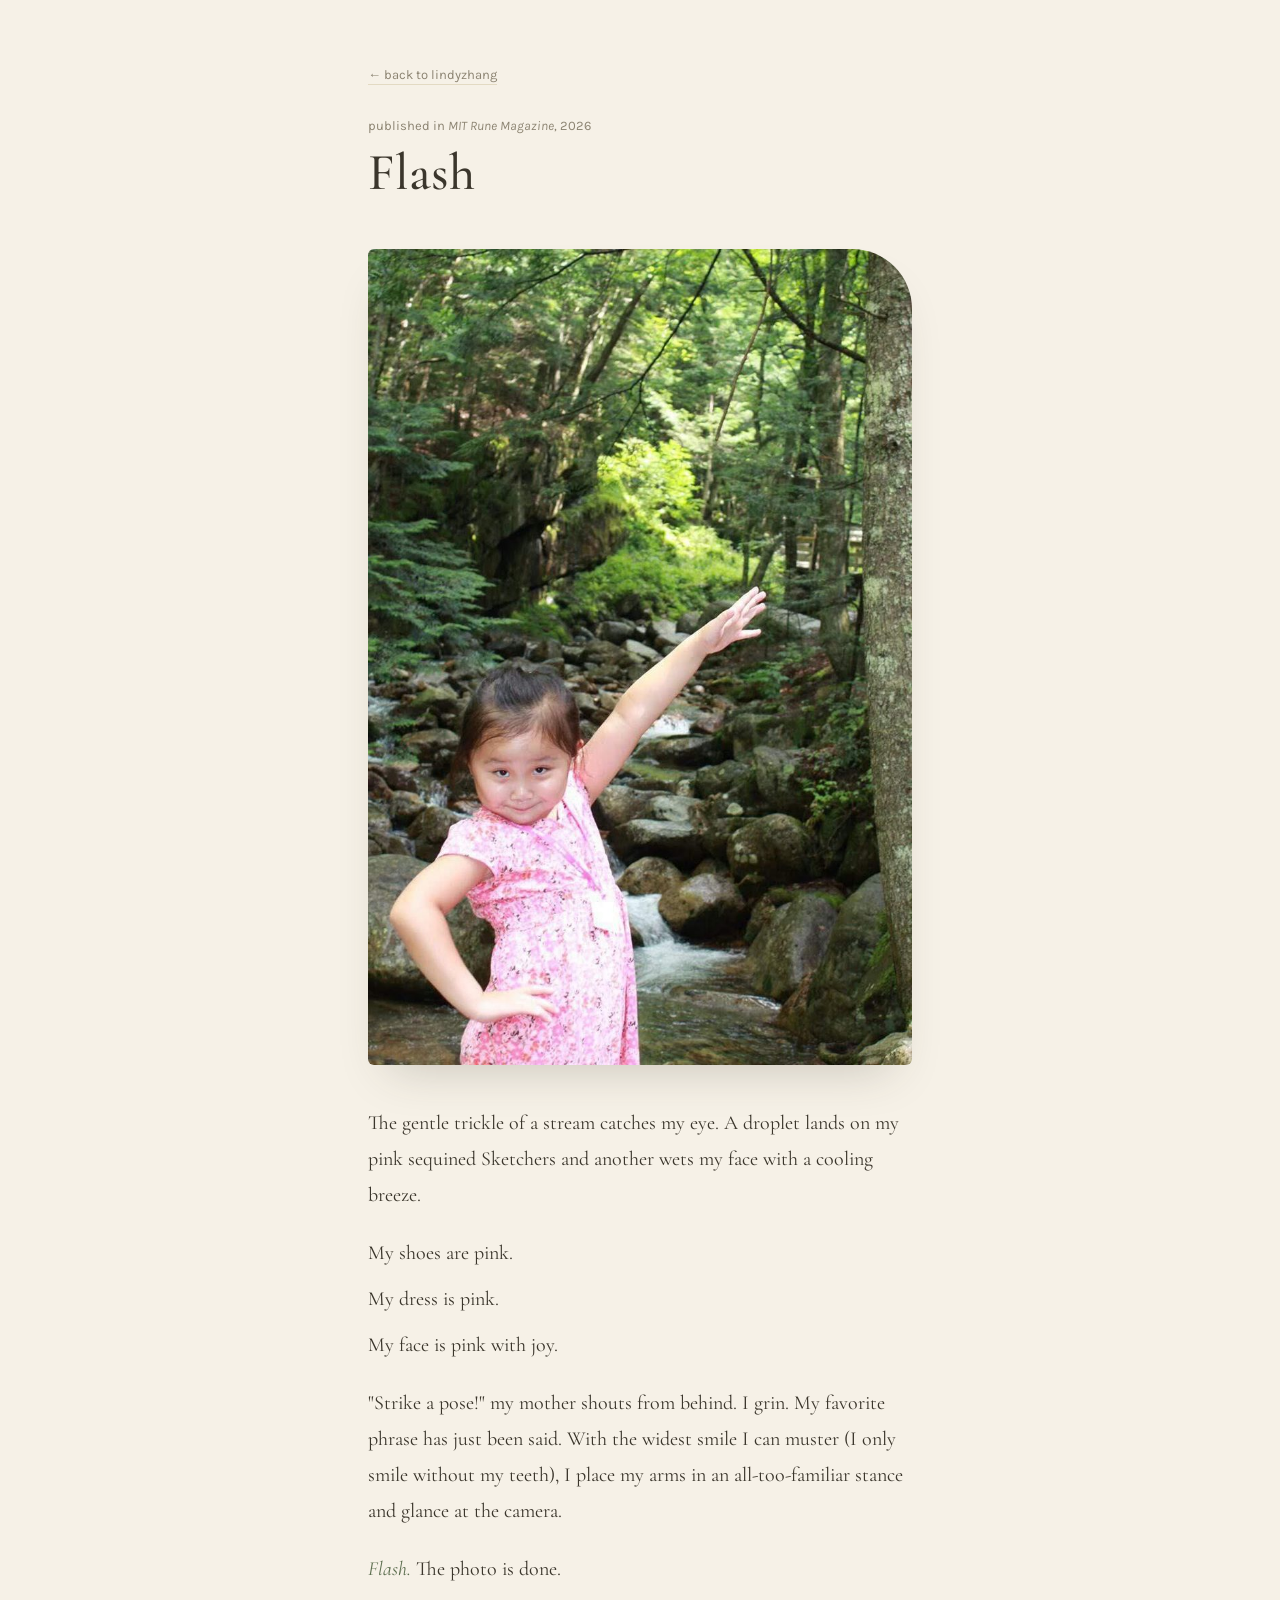
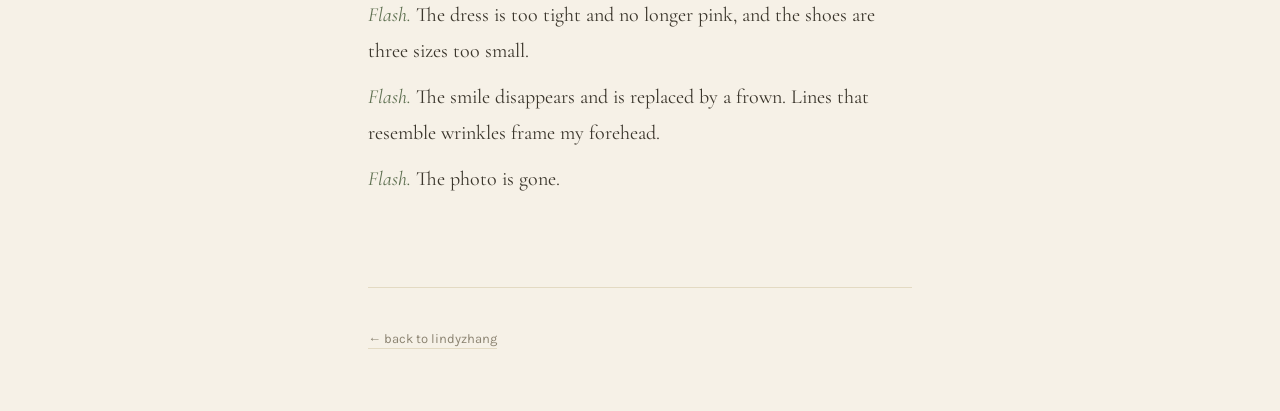
==== writing/flash.html @ f2f3d87d "first version of my site" ====
<!DOCTYPE html>
<html lang="en">
<head>
<meta charset="UTF-8">
<meta name="viewport" content="width=device-width, initial-scale=1.0">
<title>Flash — Lindy Zhang</title>
<link rel="preconnect" href="https://fonts.googleapis.com">
<link href="https://fonts.googleapis.com/css2?family=Cormorant+Garamond:ital,wght@0,400;0,500;0,600;1,400;1,500&family=Karla:wght@400;500;600&display=swap" rel="stylesheet">
<style>
  :root{
    --bg:#F6F1E7; --white:#FFFDF8; --ink:#3B362C; --muted:#8B8371;
    --sage-dark:#5C6E4F; --clay:#C6987C; --line:#E3DAC3; --measure:600px;
  }
  *{box-sizing:border-box; margin:0; padding:0;}
  body{background:var(--bg); color:var(--ink); font-family:'Karla', sans-serif; line-height:1.7; -webkit-font-smoothing:antialiased;}
  a{color:inherit;}
  img{max-width:100%; display:block;}
  .wrap{max-width:var(--measure); margin:0 auto; padding:0 28px;}
  .serif{font-family:'Cormorant Garamond', serif;}
  header{padding:60px 0 10px;}
  .back{font-size:13px; text-decoration:none; color:var(--muted); border-bottom:1px solid var(--line); padding-bottom:2px;}
  .back:hover{color:var(--sage-dark); border-color:var(--sage-dark);}
  .meta{font-size:13px; color:var(--muted); margin:28px 0 6px;}
  h1{font-family:'Cormorant Garamond',serif; font-weight:500; font-size:clamp(34px,6vw,52px); line-height:1.15; margin-bottom:36px;}
  .photo{border-radius:6px 60px 6px 6px; overflow:hidden; margin-bottom:40px; box-shadow:0 24px 48px -22px rgba(59,54,44,0.25);}
  article{padding:0 0 80px; font-family:'Cormorant Garamond', serif; font-size:20px; line-height:1.8; color:var(--ink);}
  article p{margin-bottom:10px;}
  article p.spaced{margin-bottom:22px;}
  article em{font-style:italic; color:var(--sage-dark);}
  footer{border-top:1px solid var(--line); padding:36px 0 60px;}
  footer a{font-size:13px; text-decoration:none; color:var(--muted); border-bottom:1px solid var(--line); padding-bottom:2px;}
  footer a:hover{color:var(--sage-dark); border-color:var(--sage-dark);}
</style>
</head>
<body>
<div class="wrap">
  <header>
    <a class="back" href="../index.html#writing">← back to lindyzhang</a>
    <div class="meta">published in <em>MIT Rune Magazine</em>, 2026</div>
    <h1 class="serif">Flash</h1>
  </header>

  <div class="photo">
    <img src="../assets/essay-photo-pink-dress.jpg" alt="Lindy as a young child in a pink dress by a stream, arm raised">
  </div>

  <article>
<p class="spaced">The gentle trickle of a stream catches my eye. A droplet lands on my pink sequined Sketchers and another wets my face with a cooling breeze.</p>

<p>My shoes are pink.</p>
<p>My dress is pink.</p>
<p class="spaced">My face is pink with joy.</p>

<p class="spaced">"Strike a pose!" my mother shouts from behind. I grin. My favorite phrase has just been said. With the widest smile I can muster (I only smile without my teeth), I place my arms in an all-too-familiar stance and glance at the camera.</p>

<p><em>Flash.</em> The photo is done.</p>
<p><em>Flash.</em> The dress is too tight and no longer pink, and the shoes are three sizes too small.</p>
<p><em>Flash.</em> The smile disappears and is replaced by a frown. Lines that resemble wrinkles frame my forehead.</p>
<p><em>Flash.</em> The photo is gone.</p>
  </article>

  <footer>
    <a href="../index.html#writing">← back to lindyzhang</a>
  </footer>
</div>
</body>
</html>
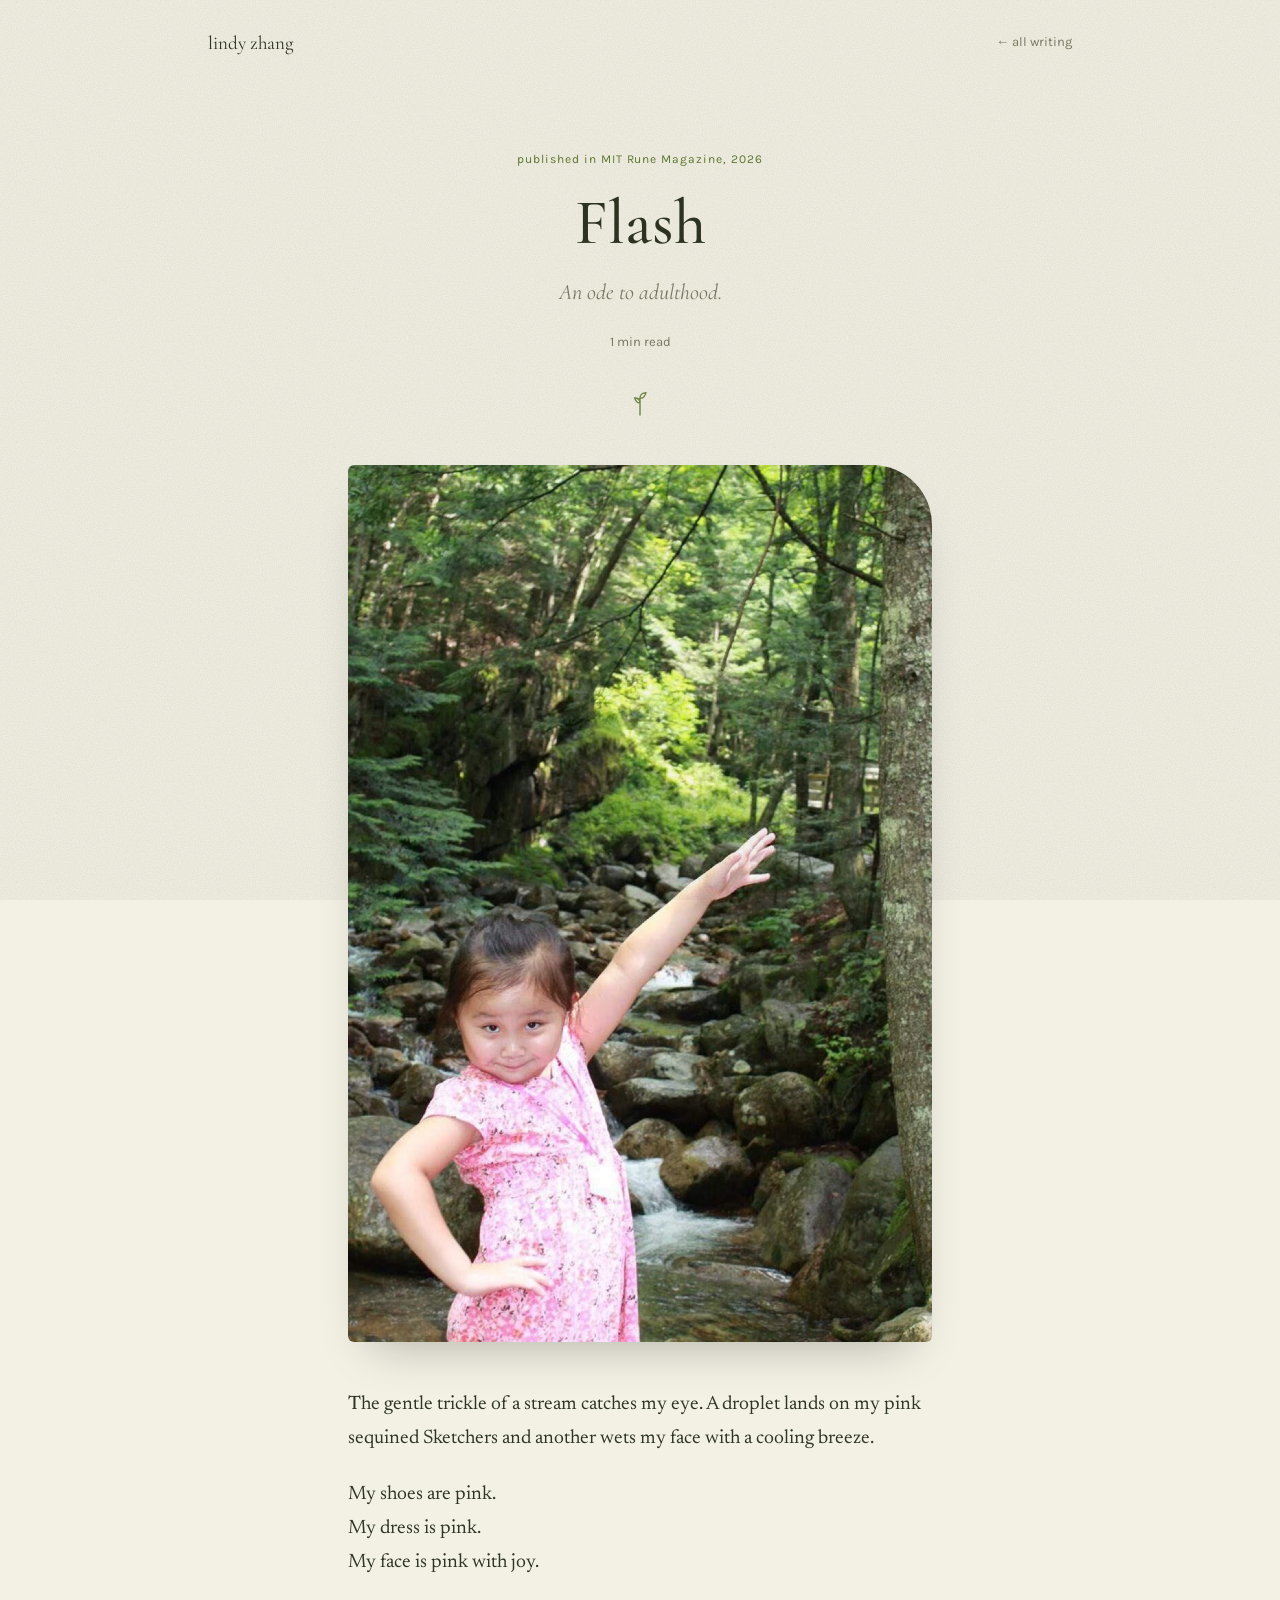
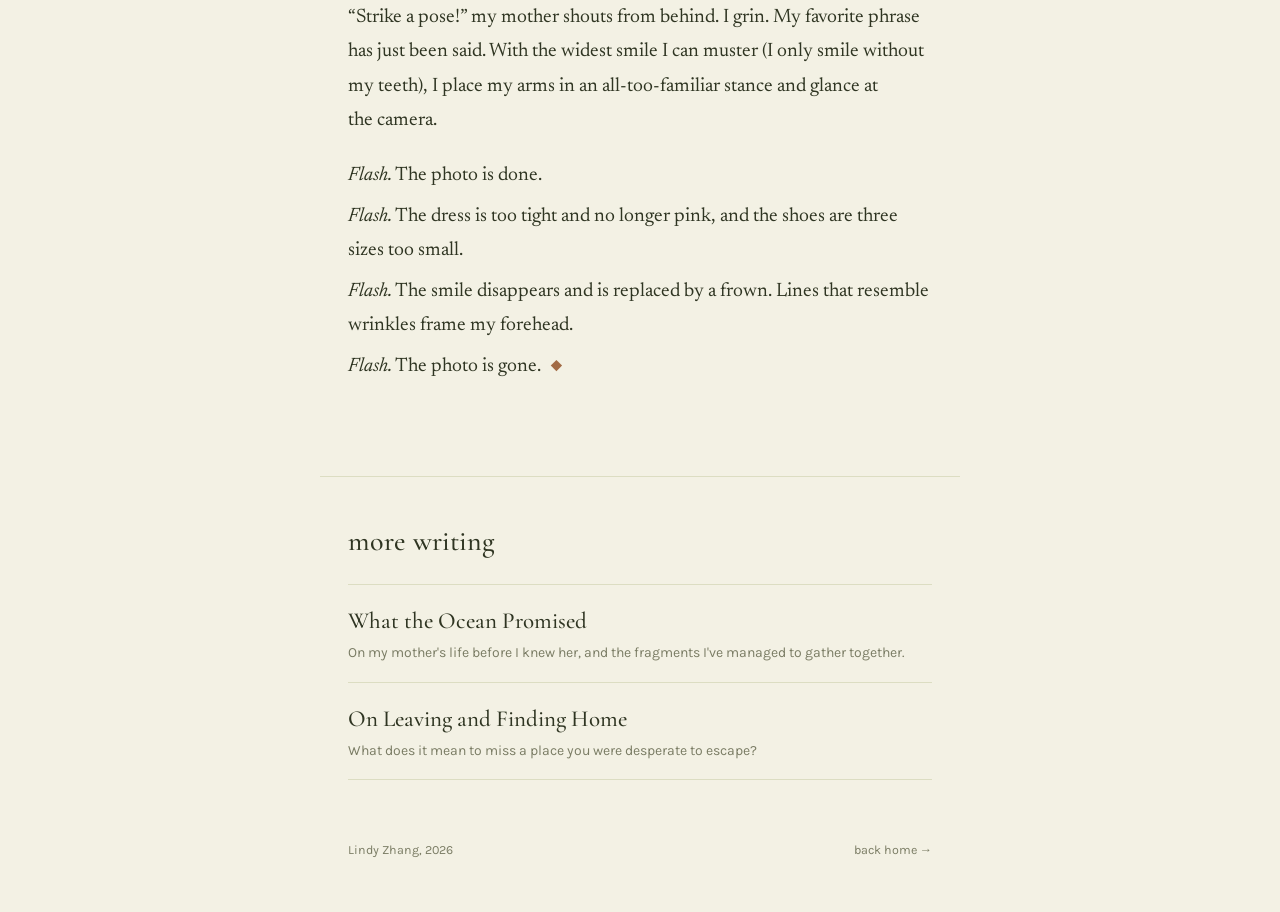
==== commit e56e7012: "redesigned website" ====
--- a/writing/flash.html
+++ b/writing/flash.html
@@ -3,65 +3,80 @@
 <head>
 <meta charset="UTF-8">
 <meta name="viewport" content="width=device-width, initial-scale=1.0">
-<title>Flash — Lindy Zhang</title>
+<title>Flash · Lindy Zhang</title>
+<link rel="icon" href="../favicon.svg" type="image/svg+xml">
+<link rel="apple-touch-icon" href="../apple-touch-icon.png">
 <link rel="preconnect" href="https://fonts.googleapis.com">
-<link href="https://fonts.googleapis.com/css2?family=Cormorant+Garamond:ital,wght@0,400;0,500;0,600;1,400;1,500&family=Karla:wght@400;500;600&display=swap" rel="stylesheet">
-<style>
-  :root{
-    --bg:#F6F1E7; --white:#FFFDF8; --ink:#3B362C; --muted:#8B8371;
-    --sage-dark:#5C6E4F; --clay:#C6987C; --line:#E3DAC3; --measure:600px;
-  }
-  *{box-sizing:border-box; margin:0; padding:0;}
-  body{background:var(--bg); color:var(--ink); font-family:'Karla', sans-serif; line-height:1.7; -webkit-font-smoothing:antialiased;}
-  a{color:inherit;}
-  img{max-width:100%; display:block;}
-  .wrap{max-width:var(--measure); margin:0 auto; padding:0 28px;}
-  .serif{font-family:'Cormorant Garamond', serif;}
-  header{padding:60px 0 10px;}
-  .back{font-size:13px; text-decoration:none; color:var(--muted); border-bottom:1px solid var(--line); padding-bottom:2px;}
-  .back:hover{color:var(--sage-dark); border-color:var(--sage-dark);}
-  .meta{font-size:13px; color:var(--muted); margin:28px 0 6px;}
-  h1{font-family:'Cormorant Garamond',serif; font-weight:500; font-size:clamp(34px,6vw,52px); line-height:1.15; margin-bottom:36px;}
-  .photo{border-radius:6px 60px 6px 6px; overflow:hidden; margin-bottom:40px; box-shadow:0 24px 48px -22px rgba(59,54,44,0.25);}
-  article{padding:0 0 80px; font-family:'Cormorant Garamond', serif; font-size:20px; line-height:1.8; color:var(--ink);}
-  article p{margin-bottom:10px;}
-  article p.spaced{margin-bottom:22px;}
-  article em{font-style:italic; color:var(--sage-dark);}
-  footer{border-top:1px solid var(--line); padding:36px 0 60px;}
-  footer a{font-size:13px; text-decoration:none; color:var(--muted); border-bottom:1px solid var(--line); padding-bottom:2px;}
-  footer a:hover{color:var(--sage-dark); border-color:var(--sage-dark);}
-</style>
+<link href="https://fonts.googleapis.com/css2?family=Cormorant+Garamond:ital,wght@0,500;1,400;1,500&family=Karla:wght@400;500&family=Newsreader:ital,opsz,wght@0,6..72,400;1,6..72,400&display=swap" rel="stylesheet">
+<link rel="stylesheet" href="essay.css">
 </head>
 <body>
-<div class="wrap">
-  <header>
-    <a class="back" href="../index.html#writing">← back to lindyzhang</a>
-    <div class="meta">published in <em>MIT Rune Magazine</em>, 2026</div>
-    <h1 class="serif">Flash</h1>
-  </header>
 
-  <div class="photo">
-    <img src="../assets/essay-photo-pink-dress.jpg" alt="Lindy as a young child in a pink dress by a stream, arm raised">
-  </div>
+<div class="progress" id="progress"></div>
 
-  <article>
-<p class="spaced">The gentle trickle of a stream catches my eye. A droplet lands on my pink sequined Sketchers and another wets my face with a cooling breeze.</p>
+<header class="topbar">
+  <a class="brand" href="../index.html">lindy zhang</a>
+  <a href="../index.html#writing">← all writing</a>
+</header>
 
-<p>My shoes are pink.</p>
-<p>My dress is pink.</p>
-<p class="spaced">My face is pink with joy.</p>
+<header class="essay-head">
+  <div class="kicker">published in MIT Rune Magazine, 2026</div>
+  <h1>Flash</h1>
+  <p class="dek">An ode to adulthood.</p>
+  <div class="meta" id="readtime"></div>
+  <svg class="sprig" viewBox="0 0 24 24" fill="none" stroke="currentColor" stroke-width="1.2"><path d="M12 21V6M12 6c0-2.5 2-4.5 5-4.5-.5 3-2.5 5-5 4.5ZM12 10c0-2.5-2-4-4.5-4C8 8.5 10 10.5 12 10Z"/></svg>
+</header>
 
-<p class="spaced">"Strike a pose!" my mother shouts from behind. I grin. My favorite phrase has just been said. With the widest smile I can muster (I only smile without my teeth), I place my arms in an all-too-familiar stance and glance at the camera.</p>
+<div class="essay-photo">
+  <img src="../assets/essay-photo-pink-dress.jpg" alt="Lindy as a young child in a pink dress by a stream, arm raised">
+</div>
 
-<p><em>Flash.</em> The photo is done.</p>
-<p><em>Flash.</em> The dress is too tight and no longer pink, and the shoes are three sizes too small.</p>
-<p><em>Flash.</em> The smile disappears and is replaced by a frown. Lines that resemble wrinkles frame my forehead.</p>
-<p><em>Flash.</em> The photo is gone.</p>
-  </article>
+<article class="essay poem" id="essay">
 
-  <footer>
-    <a href="../index.html#writing">← back to lindyzhang</a>
-  </footer>
-</div>
+  <p>The gentle trickle of a stream catches my eye. A droplet lands on my pink sequined Sketchers and another wets my face with a cooling breeze.</p>
+
+  <p>My shoes are pink.<br>
+  My dress is pink.<br>
+  My face is pink with joy.</p>
+
+  <p>“Strike a pose!” my mother shouts from behind. I grin. My favorite phrase has just been said. With the widest smile I can muster (I only smile without my teeth), I place my arms in an all-too-familiar stance and glance at the camera.</p>
+
+  <p class="flash"><em>Flash.</em> The photo is done.</p>
+  <p class="flash"><em>Flash.</em> The dress is too tight and no longer pink, and the shoes are three sizes too small.</p>
+  <p class="flash"><em>Flash.</em> The smile disappears and is replaced by a frown. Lines that resemble wrinkles frame my forehead.</p>
+  <p><em>Flash.</em> The photo is gone.</p>
+
+</article>
+
+<section class="more">
+  <h2>more writing</h2>
+  <a href="what-the-ocean-promised.html">
+    <h3>What the Ocean Promised</h3>
+    <p>On my mother's life before I knew her, and the fragments I've managed to gather together.</p>
+  </a>
+  <a href="on-leaving-and-finding-home.html">
+    <h3>On Leaving and Finding Home</h3>
+    <p>What does it mean to miss a place you were desperate to escape?</p>
+  </a>
+</section>
+
+<footer>
+  <span>Lindy Zhang, 2026</span>
+  <a href="../index.html">back home →</a>
+</footer>
+
+<script>
+  const essay = document.getElementById('essay');
+  const words = essay.innerText.trim().split(/\s+/).length;
+  document.getElementById('readtime').textContent = Math.max(1, Math.round(words / 230)) + ' min read';
+  const bar = document.getElementById('progress');
+  window.addEventListener('scroll', () => {
+    const r = essay.getBoundingClientRect();
+    const total = essay.offsetHeight - window.innerHeight;
+    const pct = Math.min(1, Math.max(0, -r.top / (total > 0 ? total : 1)));
+    bar.style.width = (pct * 100) + '%';
+  }, {passive:true});
+</script>
+
 </body>
-</html>
+</html>
--- a/writing/essay.css
+++ b/writing/essay.css
@@ -0,0 +1,115 @@
+:root{
+  --bg:#F3F1E4; --bg-2:#E8E7D2; --white:#FBFAF1; --ink:#2F3522; --muted:#7A7C64;
+  --sage:#9DB46A; --sage-dark:#5E7A2E; --clay:#A26B45; --line:#DCDDC2;
+}
+@media (prefers-color-scheme: dark){
+  :root{
+    --bg:#1B1D16; --bg-2:#272A20; --white:#22251C; --ink:#ECEADB; --muted:#A4A68F;
+    --sage:#7F9650; --sage-dark:#AFC685; --clay:#CF9C78; --line:#363A2C;
+  }
+}
+*{box-sizing:border-box; margin:0; padding:0;}
+body{
+  background:var(--bg); color:var(--ink);
+  font-family:'Newsreader', Georgia, serif; font-size:19.5px; line-height:1.75;
+  -webkit-font-smoothing:antialiased;
+}
+body::before{
+  content:""; position:fixed; inset:0; z-index:100; pointer-events:none; opacity:.07;
+  background-image:url("data:image/svg+xml,%3Csvg xmlns='http://www.w3.org/2000/svg' width='220' height='220'%3E%3Cfilter id='n'%3E%3CfeTurbulence type='fractalNoise' baseFrequency='.85' numOctaves='3' stitchTiles='stitch'/%3E%3CfeColorMatrix values='0 0 0 0 0 0 0 0 0 0 0 0 0 0 0 1 0 0 0 0'/%3E%3C/filter%3E%3Crect width='100%25' height='100%25' filter='url(%23n)'/%3E%3C/svg%3E");
+}
+@media (prefers-color-scheme: dark){ body::before{filter:invert(1); opacity:.05;} }
+a{color:inherit;}
+::selection{background:var(--clay); color:var(--bg);}
+
+/* reading progress */
+.progress{position:fixed; top:0; left:0; height:2px; width:0; background:var(--clay); z-index:70;}
+
+/* top bar */
+.topbar{
+  max-width:920px; margin:0 auto; padding:26px 28px;
+  display:flex; justify-content:space-between; align-items:center;
+  font-family:'Karla', sans-serif; font-size:13px; color:var(--muted);
+}
+.topbar a{text-decoration:none; transition:color .2s;}
+.topbar a:hover{color:var(--sage-dark);}
+.topbar .brand{font-family:'Cormorant Garamond', serif; font-size:19px; color:var(--ink);}
+
+/* header */
+.essay-head{max-width:720px; margin:64px auto 0; padding:0 28px; text-align:center;}
+.essay-head .kicker{font-family:'Karla', sans-serif; font-size:12px; letter-spacing:.08em; color:var(--sage-dark); margin-bottom:18px;}
+.essay-head h1{font-family:'Cormorant Garamond', serif; font-weight:500; font-size:clamp(40px,7vw,64px); line-height:1.1; margin-bottom:18px;}
+.essay-head .dek{font-family:'Cormorant Garamond', serif; font-style:italic; font-size:22px; line-height:1.45; color:var(--muted); max-width:560px; margin:0 auto 22px;}
+.essay-head .meta{font-family:'Karla', sans-serif; font-size:13px; color:var(--muted);}
+.essay-head .sprig{width:28px; height:28px; color:var(--sage-dark); margin:38px auto 46px; display:block; opacity:.85;}
+
+/* body */
+.essay{max-width:640px; margin:0 auto; padding:0 28px 30px;}
+.essay p{margin-bottom:1.3em; text-wrap:pretty;}
+.essay > p:first-of-type::first-letter{
+  float:left; font-family:'Cormorant Garamond', serif; font-weight:500;
+  font-size:4.7em; line-height:.78; padding:8px 12px 0 0; color:var(--clay);
+}
+.essay > p:last-of-type::after{
+  content:""; display:inline-block; width:8px; height:8px; margin-left:10px;
+  background:var(--clay); transform:rotate(45deg) translateY(-2px);
+}
+.essay em{font-style:italic;}
+.break{text-align:center; color:var(--clay); font-size:20px; letter-spacing:.5em; margin:2.2em 0;}
+
+/* pull quote: in the column on small screens, out in the margin on wide ones */
+.pull{
+  font-family:'Cormorant Garamond', serif; font-style:italic; font-size:26px; line-height:1.35;
+  color:var(--sage-dark); text-align:center;
+  border-top:1px solid var(--line); border-bottom:1px solid var(--line);
+  padding:20px 0; margin:1.8em 0;
+}
+@media(min-width:1100px){
+  .pull{float:right; width:280px; margin:.3em -210px 1.2em 36px; text-align:left; font-size:24px;}
+}
+
+/* more writing */
+.more{max-width:640px; margin:40px auto 0; padding:40px 28px 0; border-top:1px solid var(--line);}
+.more h2{font-family:'Cormorant Garamond', serif; font-weight:500; font-size:28px; margin-bottom:18px;}
+.more a{display:block; text-decoration:none; padding:16px 0; border-bottom:1px solid var(--line);}
+.more a:first-of-type{border-top:1px solid var(--line);}
+.more a h3{font-family:'Cormorant Garamond', serif; font-weight:500; font-size:23px; transition:color .2s;}
+.more a:hover h3{color:var(--sage-dark);}
+.more a p{font-family:'Karla', sans-serif; font-size:14px; color:var(--muted);}
+
+footer{max-width:640px; margin:60px auto 0; padding:0 28px 50px; font-family:'Karla', sans-serif; font-size:12.5px; color:var(--muted); display:flex; justify-content:space-between; flex-wrap:wrap; gap:8px;}
+footer a{text-decoration:none;}
+footer a:hover{color:var(--sage-dark);}
+
+@media(max-width:600px){ body{font-size:18px;} .essay-head{margin-top:40px;} }
+
+/* section labels inside an essay */
+.essay h2.part{
+  font-family:'Karla', sans-serif; font-weight:500; font-size:12px;
+  letter-spacing:.22em; text-transform:uppercase; color:var(--clay);
+  text-align:center; margin:2.8em 0 1.6em;
+}
+
+/* works cited */
+.works-cited{
+  max-width:640px; margin:10px auto 0; padding:30px 28px 0; border-top:1px solid var(--line);
+  font-family:'Karla', sans-serif; font-size:13.5px; line-height:1.6; color:var(--muted);
+}
+.works-cited h2{font-family:'Cormorant Garamond', serif; font-weight:500; font-size:22px; color:var(--ink); margin-bottom:14px;}
+.works-cited p{padding-left:2em; text-indent:-2em; margin-bottom:10px; overflow-wrap:anywhere;}
+.works-cited a{color:var(--sage-dark); text-decoration:none;}
+
+/* poems: no drop cap, tighter stanzas */
+.essay.poem > p:first-of-type::first-letter{
+  float:none; font-size:inherit; line-height:inherit; padding:0;
+  font-family:inherit; color:inherit;
+}
+.essay.poem p{margin-bottom:1.1em;}
+.essay.poem .flash{margin-bottom:.35em;}
+
+/* photo under the essay header */
+.essay-photo{max-width:640px; margin:0 auto 46px; padding:0 28px;}
+.essay-photo img{
+  width:100%; display:block; border-radius:6px 60px 6px 6px;
+  box-shadow:0 24px 48px -22px rgba(0,0,0,.28);
+}
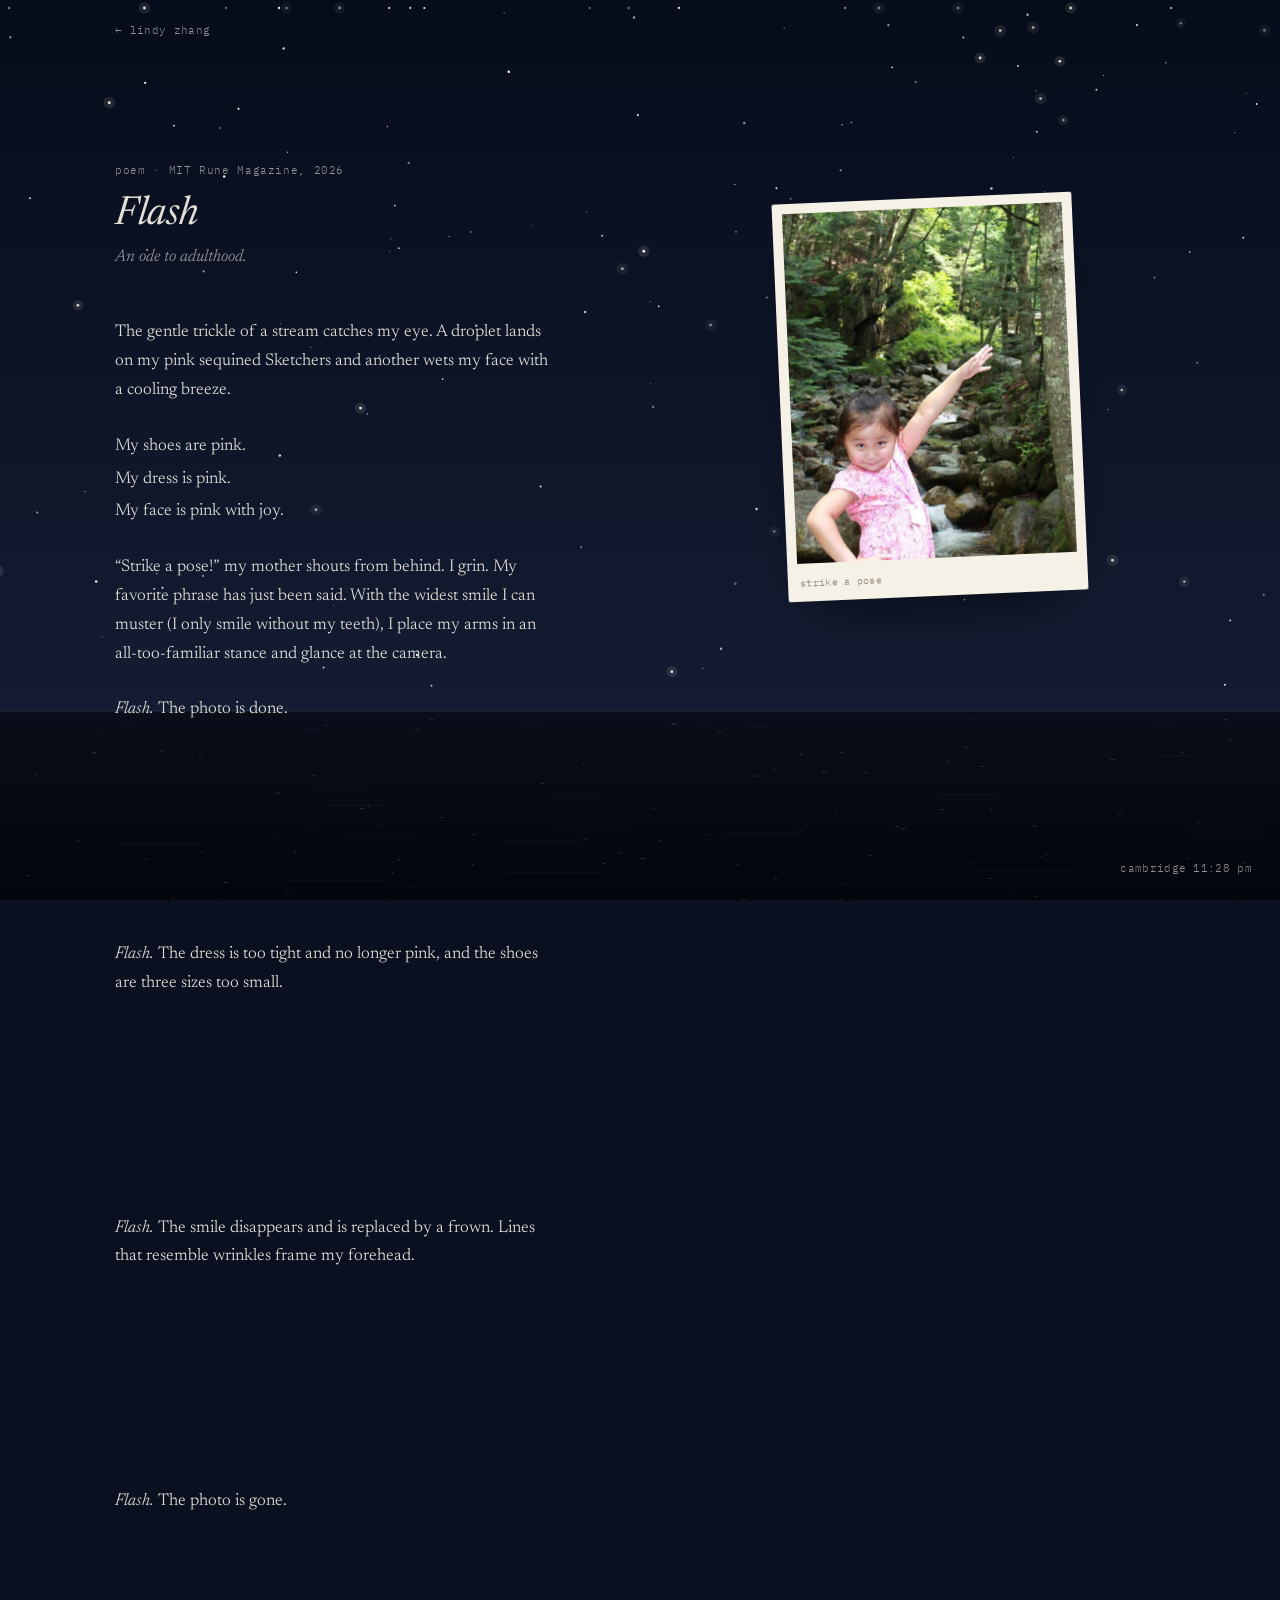
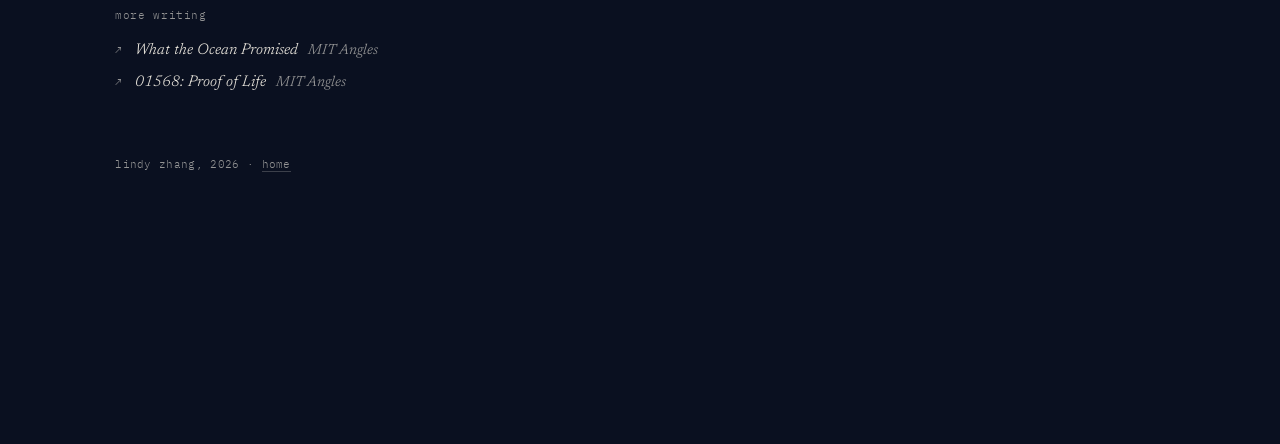
==== commit 7b2de764: "edits" ====
--- a/writing/flash.html
+++ b/writing/flash.html
@@ -4,79 +4,203 @@
 <meta charset="UTF-8">
 <meta name="viewport" content="width=device-width, initial-scale=1.0">
 <title>Flash · Lindy Zhang</title>
+<meta name="description" content="Flash, a poem by Lindy Zhang. Published in MIT Rune Magazine, 2026.">
+<meta name="theme-color" content="#0a1020">
 <link rel="icon" href="../favicon.svg" type="image/svg+xml">
 <link rel="apple-touch-icon" href="../apple-touch-icon.png">
 <link rel="preconnect" href="https://fonts.googleapis.com">
-<link href="https://fonts.googleapis.com/css2?family=Cormorant+Garamond:ital,wght@0,500;1,400;1,500&family=Karla:wght@400;500&family=Newsreader:ital,opsz,wght@0,6..72,400;1,6..72,400&display=swap" rel="stylesheet">
-<link rel="stylesheet" href="essay.css">
+<link rel="preconnect" href="https://fonts.gstatic.com" crossorigin>
+<link href="https://fonts.googleapis.com/css2?family=Newsreader:ital,opsz,wght@0,6..72,300..500;1,6..72,300..500&family=IBM+Plex+Mono:wght@400&display=swap" rel="stylesheet">
+
+<style>
+  /* Same colors, type and column as the home page.
+     --ink is set by sky.js to suit the time of day. */
+  :root{
+    --ink: 240, 236, 226;
+    --text: rgba(var(--ink), .94);
+    --muted: rgba(var(--ink), .60);
+    --faint: rgba(var(--ink), .22);
+    --serif: 'Newsreader', Georgia, serif;
+    --mono: 'IBM Plex Mono', ui-monospace, monospace;
+    --ease: cubic-bezier(.22,.8,.24,1);
+  }
+  *{box-sizing:border-box; margin:0; padding:0;}
+  html{background:#0a1020;}
+  body{
+    font-family:var(--serif); font-weight:350; font-size:17px; line-height:1.7;
+    color:var(--text); -webkit-font-smoothing:antialiased; min-height:100vh;
+    transition:color 1.2s ease; font-optical-sizing:auto;
+  }
+  a{color:inherit; text-decoration:none;}
+  button{font:inherit; color:inherit; background:none; border:0; cursor:pointer;}
+  ::selection{background:rgba(var(--ink), .9); color:#111;}
+  #sky{position:fixed; inset:0; width:100%; height:100%; z-index:0; display:block;}
+
+  .top{
+    position:absolute; z-index:3; top:22px; left:clamp(24px, 9vw, 150px);
+    font-family:var(--mono); font-size:10.5px; letter-spacing:.03em; color:var(--muted);
+    display:flex; gap:10px;
+  }
+  .top a{transition:color .25s;}
+  .top a:hover{color:var(--text);}
+
+  /* poem column on the left, photo in the open sky on the right */
+  .wrap{
+    position:relative; z-index:2;
+    display:grid; grid-template-columns:minmax(0, 440px) minmax(0, 1fr); gap:clamp(40px, 8vw, 140px);
+    padding:clamp(90px, 18vh, 170px) clamp(24px, 6vw, 110px) 30vh clamp(24px, 9vw, 150px);
+  }
+  .label{font-family:var(--mono); font-size:10.5px; letter-spacing:.06em; color:var(--muted); margin-bottom:14px;}
+  h1{font-weight:400; font-style:italic; font-size:40px; line-height:1.05; letter-spacing:-.01em; margin-bottom:8px;}
+  .dek{color:var(--muted); font-style:italic; margin-bottom:46px;}
+
+  .poem p{margin-bottom:26px;}
+  .poem .short{line-height:1.9;}
+  /* the flashes are spaced apart so each one gets its own moment */
+  .poem .flash{margin-bottom:24vh;}
+  .poem .flash.last{margin-bottom:10vh;}
+  .poem .flash em{font-style:italic;}
+
+  /* lines rise in as you reach them */
+  .rise{opacity:0; transform:translateY(12px); filter:blur(5px);
+        transition:opacity 1s ease, transform 1.1s var(--ease), filter 1.1s ease;}
+  .rise.in{opacity:1; transform:none; filter:none;}
+
+  /* the photograph: it ages with each "Flash." and is gone at the end */
+  .photo-col{position:relative;}
+  figure{
+    position:sticky; top:22vh; width:min(300px, 100%); margin-left:auto; margin-right:auto;
+    padding:10px 10px 38px; background:#f6f1e7; border-radius:2px;
+    box-shadow:0 30px 60px -28px rgba(0,0,0,.65);
+    transform:rotate(-2.5deg);
+    transition:transform 1.4s var(--ease), opacity 1.6s ease, filter 1.6s ease;
+  }
+  figure img{display:block; width:100%; aspect-ratio:4/5; object-fit:cover; transition:filter 1.6s ease, opacity 1.6s ease;}
+  figcaption{position:absolute; left:12px; bottom:10px; font-family:var(--mono); font-size:10px; color:#8a8172; letter-spacing:.03em;}
+  body[data-stage="1"] figure{transform:rotate(1.5deg);}
+  body[data-stage="2"] figure{transform:rotate(-1deg) translateY(6px);}
+  body[data-stage="2"] figure img{filter:sepia(.75) saturate(.6) contrast(.9) brightness(1.04);}
+  body[data-stage="3"] figure{transform:rotate(3deg) translateY(14px);}
+  body[data-stage="3"] figure img{filter:grayscale(1) contrast(.7) brightness(1.2) blur(1.2px); opacity:.55;}
+  body[data-stage="4"] figure{transform:rotate(6deg) translateY(40px) scale(.94); opacity:0; filter:blur(6px);}
+
+  /* the camera flash itself */
+  #flash{position:fixed; inset:0; z-index:5; background:#fffaf0; opacity:0; pointer-events:none;}
+  #flash.go{animation:pop .9s ease-out;}
+  @keyframes pop{0%{opacity:0} 6%{opacity:.85} 100%{opacity:0}}
+
+  .more{margin-top:80px; font-size:15.5px;}
+  .more .label{margin-bottom:10px;}
+  .more a{display:flex; align-items:baseline; gap:10px; padding:3px 0;}
+  .more a .t{transition:transform .35s var(--ease);}
+  .more a:hover .t{transform:translateX(3px);}
+  .more .mark{color:var(--muted); font-family:var(--mono); font-size:11px; width:10px;}
+  .more .sub{color:var(--muted); font-style:italic; font-size:14.5px;}
+  footer{margin-top:56px; font-family:var(--mono); font-size:10.5px; color:var(--muted); letter-spacing:.03em;}
+  footer a{border-bottom:1px solid var(--faint);}
+
+  .corner{position:fixed; z-index:3; bottom:22px; right:28px; font-family:var(--mono); font-size:10.5px; color:var(--muted); letter-spacing:.03em;}
+
+  /* on phones the photo sits inside the poem, pinned above the flash lines */
+  .fig-mob{display:none;}
+  @media (max-width:820px){
+    .wrap{grid-template-columns:minmax(0, 1fr); gap:0; padding-top:90px;}
+    .photo-col{display:none;}
+    .fig-mob{display:block; position:sticky; top:16px; z-index:2; width:min(220px, 62%); margin:10px auto 34vh;}
+    .corner{display:none;}
+  }
+  @media (prefers-reduced-motion: reduce){
+    *{transition:none !important; animation:none !important;}
+    .rise{opacity:1; transform:none; filter:none;}
+  }
+</style>
 </head>
-<body>
-
-<div class="progress" id="progress"></div>
-
-<header class="topbar">
-  <a class="brand" href="../index.html">lindy zhang</a>
-  <a href="../index.html#writing">← all writing</a>
-</header>
-
-<header class="essay-head">
-  <div class="kicker">published in MIT Rune Magazine, 2026</div>
-  <h1>Flash</h1>
-  <p class="dek">An ode to adulthood.</p>
-  <div class="meta" id="readtime"></div>
-  <svg class="sprig" viewBox="0 0 24 24" fill="none" stroke="currentColor" stroke-width="1.2"><path d="M12 21V6M12 6c0-2.5 2-4.5 5-4.5-.5 3-2.5 5-5 4.5ZM12 10c0-2.5-2-4-4.5-4C8 8.5 10 10.5 12 10Z"/></svg>
-</header>
-
-<div class="essay-photo">
-  <img src="../assets/essay-photo-pink-dress.jpg" alt="Lindy as a young child in a pink dress by a stream, arm raised">
+<body data-stage="0">
+
+<canvas id="sky" aria-hidden="true"></canvas>
+<div id="flash" aria-hidden="true"></div>
+
+<nav class="top"><a href="../index.html">← lindy zhang</a></nav>
+
+<div class="wrap">
+  <main>
+    <div class="label rise">poem · MIT Rune Magazine, 2026</div>
+    <h1 class="rise">Flash</h1>
+    <p class="dek rise">An ode to adulthood.</p>
+
+    <!-- The poem. Each line with data-flash ages the photo when it scrolls past the middle of the screen. -->
+    <article class="poem">
+      <p class="rise">The gentle trickle of a stream catches my eye. A droplet lands on my pink sequined Sketchers and another wets my face with a cooling breeze.</p>
+
+      <p class="rise short">My shoes are pink.<br>
+      My dress is pink.<br>
+      My face is pink with joy.</p>
+
+      <p class="rise">“Strike a pose!” my mother shouts from behind. I grin. My favorite phrase has just been said. With the widest smile I can muster (I only smile without my teeth), I place my arms in an all-too-familiar stance and glance at the camera.</p>
+
+      <figure class="fig-mob" aria-hidden="true">
+        <img src="../assets/essay-photo-pink-dress.jpg" alt="">
+        <figcaption>strike a pose</figcaption>
+      </figure>
+      <p class="rise flash" data-flash="1"><em>Flash.</em> The photo is done.</p>
+      <p class="rise flash" data-flash="2"><em>Flash.</em> The dress is too tight and no longer pink, and the shoes are three sizes too small.</p>
+      <p class="rise flash" data-flash="3"><em>Flash.</em> The smile disappears and is replaced by a frown. Lines that resemble wrinkles frame my forehead.</p>
+      <p class="rise flash last" data-flash="4"><em>Flash.</em> The photo is gone.</p>
+    </article>
+
+    <section class="more">
+      <div class="label rise">more writing</div>
+      <a class="rise" href="https://cmsw.mit.edu/angles/2026/ocean-promised/" target="_blank" rel="noopener"><span class="mark">↗</span><span class="t"><em>What the Ocean Promised</em></span><span class="sub">MIT Angles</span></a>
+      <a class="rise" href="https://cmsw.mit.edu/angles/2026/proof-of-life/" target="_blank" rel="noopener"><span class="mark">↗</span><span class="t"><em>01568: Proof of Life</em></span><span class="sub">MIT Angles</span></a>
+    </section>
+
+    <footer class="rise">lindy zhang, 2026 · <a href="../index.html">home</a></footer>
+  </main>
+
+  <div class="photo-col">
+    <figure>
+      <img src="../assets/essay-photo-pink-dress.jpg" alt="Lindy as a young child in a pink dress by a stream, arm raised">
+      <figcaption>strike a pose</figcaption>
+    </figure>
+  </div>
 </div>
 
-<article class="essay poem" id="essay">
-
-  <p>The gentle trickle of a stream catches my eye. A droplet lands on my pink sequined Sketchers and another wets my face with a cooling breeze.</p>
-
-  <p>My shoes are pink.<br>
-  My dress is pink.<br>
-  My face is pink with joy.</p>
-
-  <p>“Strike a pose!” my mother shouts from behind. I grin. My favorite phrase has just been said. With the widest smile I can muster (I only smile without my teeth), I place my arms in an all-too-familiar stance and glance at the camera.</p>
-
-  <p class="flash"><em>Flash.</em> The photo is done.</p>
-  <p class="flash"><em>Flash.</em> The dress is too tight and no longer pink, and the shoes are three sizes too small.</p>
-  <p class="flash"><em>Flash.</em> The smile disappears and is replaced by a frown. Lines that resemble wrinkles frame my forehead.</p>
-  <p><em>Flash.</em> The photo is gone.</p>
-
-</article>
-
-<section class="more">
-  <h2>more writing</h2>
-  <a href="what-the-ocean-promised.html">
-    <h3>What the Ocean Promised</h3>
-    <p>On my mother's life before I knew her, and the fragments I've managed to gather together.</p>
-  </a>
-  <a href="on-leaving-and-finding-home.html">
-    <h3>On Leaving and Finding Home</h3>
-    <p>What does it mean to miss a place you were desperate to escape?</p>
-  </a>
-</section>
-
-<footer>
-  <span>Lindy Zhang, 2026</span>
-  <a href="../index.html">back home →</a>
-</footer>
-
+<div class="corner" id="clock">cambridge</div>
+
+<script src="../sky.js"></script>
 <script>
-  const essay = document.getElementById('essay');
-  const words = essay.innerText.trim().split(/\s+/).length;
-  document.getElementById('readtime').textContent = Math.max(1, Math.round(words / 230)) + ' min read';
-  const bar = document.getElementById('progress');
-  window.addEventListener('scroll', () => {
-    const r = essay.getBoundingClientRect();
-    const total = essay.offsetHeight - window.innerHeight;
-    const pct = Math.min(1, Math.max(0, -r.top / (total > 0 ? total : 1)));
-    bar.style.width = (pct * 100) + '%';
-  }, {passive:true});
+{
+  const reduce = matchMedia('(prefers-reduced-motion: reduce)').matches;
+  const flash = document.getElementById('flash');
+
+  // lines rise in one after another
+  const rise = [...document.querySelectorAll('.rise')];
+  const io = new IntersectionObserver(es => es.forEach(e => {
+    if (!e.isIntersecting) return;
+    const i = rise.indexOf(e.target);
+    e.target.style.transitionDelay = (i < 6 ? i * 90 : 0) + 'ms';
+    e.target.classList.add('in');
+    io.unobserve(e.target);
+  }), {threshold:.2});
+  rise.forEach(el => io.observe(el));
+
+  // each "Flash." line, once it passes the middle of the screen,
+  // fires the camera and ages the photo one step (scrolling back undoes it)
+  let stage = 0, ticking = false;
+  const flashLines = [...document.querySelectorAll('[data-flash]')];
+  function update(){
+    ticking = false;
+    const line = innerHeight * .55;
+    const n = flashLines.filter(l => l.getBoundingClientRect().top < line).length;
+    if (n !== stage){
+      if (n > stage && !reduce){ flash.classList.remove('go'); void flash.offsetWidth; flash.classList.add('go'); }
+      stage = n; document.body.dataset.stage = stage;
+    }
+  }
+  addEventListener('scroll', () => { if (!ticking){ ticking = true; requestAnimationFrame(update); } }, {passive:true});
+  addEventListener('resize', update);
+  update();
+}
 </script>
-
 </body>
-</html>+</html>
